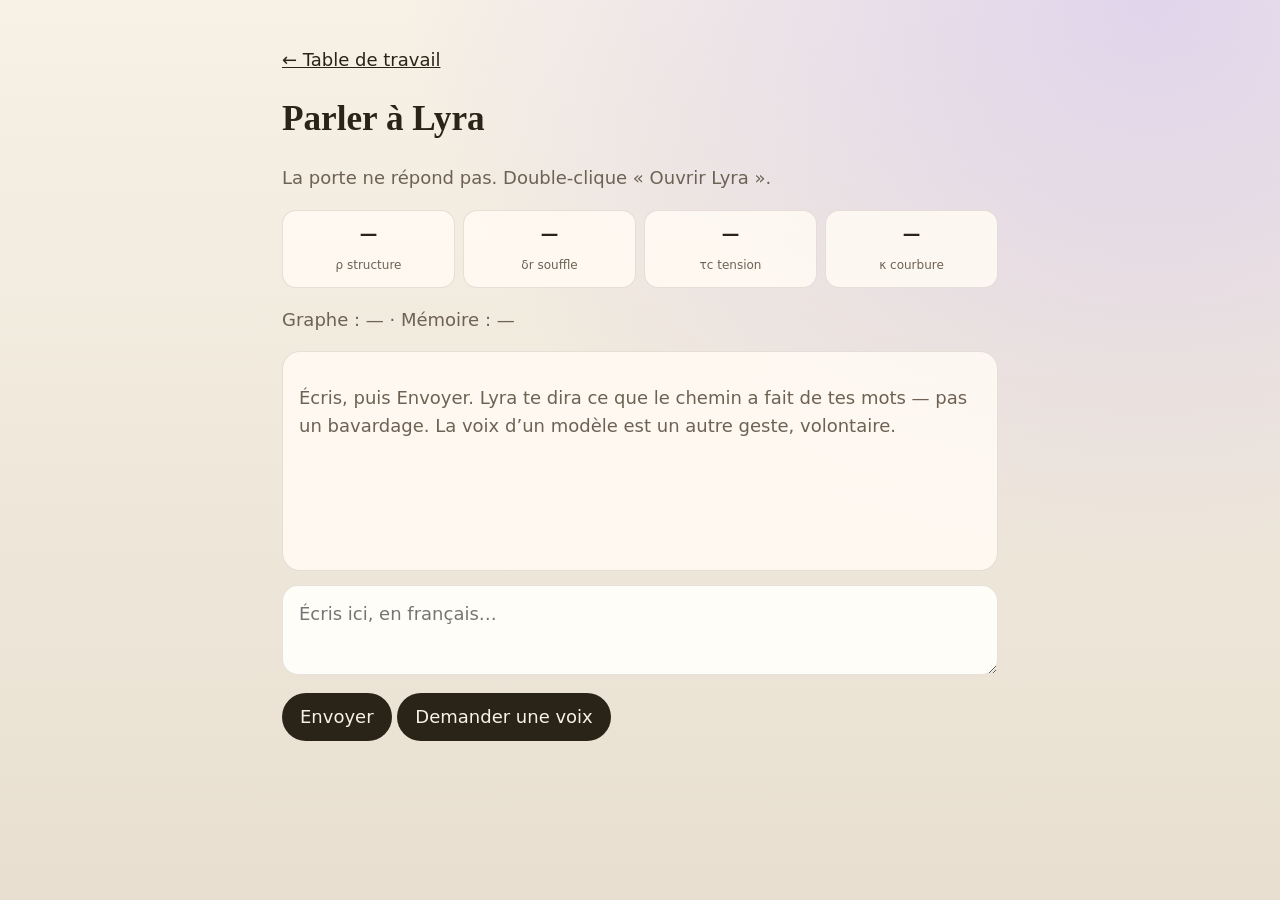
==== app/static/index.html @ a43aec0c "feat(p6): first layers — chat turn through P0–P4 behind a local HTTP gate Un tour de chat traverse b" ====
<!DOCTYPE html>
<html lang="fr">
<head>
  <meta charset="utf-8">
  <meta name="viewport" content="width=device-width, initial-scale=1">
  <title>Parler à Lyra</title>
  <style>
    :root {
      --encre: #2a2318;
      --muet: #6d6254;
      --carte: rgba(255, 250, 243, 0.9);
      --ligne: rgba(42, 35, 24, 0.12);
      --lyra: #6f52b5;
    }
    * { box-sizing: border-box; }
    body {
      margin: 0;
      min-height: 100vh;
      color: var(--encre);
      font: 18px/1.55 "Segoe UI", system-ui, sans-serif;
      background:
        radial-gradient(ellipse at 90% 0%, rgba(167, 139, 250, 0.28), transparent 46%),
        linear-gradient(180deg, #f7f1e6, #e8dfd0);
    }
    main { max-width: 760px; margin: 0 auto; padding: 28px 22px 40px; }
    h1 {
      font-family: "Palatino Linotype", Palatino, Georgia, serif;
      font-size: 2.2rem;
      font-weight: 600;
      margin: 0 0 6px;
    }
    .muet { color: var(--muet); }
    .etat {
      display: grid;
      grid-template-columns: repeat(4, 1fr);
      gap: 8px;
      margin: 14px 0 16px;
    }
    .etat div {
      background: var(--carte);
      border: 1px solid var(--ligne);
      border-radius: 14px;
      padding: 10px 12px;
      text-align: center;
    }
    .etat strong { display: block; font-size: 1.1rem; }
    .etat span { font-size: 0.75rem; color: var(--muet); }
    #fil {
      min-height: 220px;
      max-height: 48vh;
      overflow: auto;
      background: var(--carte);
      border: 1px solid var(--ligne);
      border-radius: 18px;
      padding: 14px 16px;
      margin-bottom: 14px;
    }
    .bulle { margin: 0 0 14px; }
    .bulle .qui { font-size: 0.8rem; color: var(--muet); margin-bottom: 4px; }
    .bulle.lyra { border-left: 3px solid var(--lyra); padding-left: 10px; }
    .bulle .txt { white-space: pre-wrap; }
    textarea {
      width: 100%;
      min-height: 90px;
      border: 1px solid var(--ligne);
      border-radius: 16px;
      padding: 14px 16px;
      font: inherit;
      background: #fffdf8;
    }
    button {
      margin-top: 10px;
      font: inherit;
      border: 0;
      border-radius: 999px;
      padding: 10px 18px;
      background: var(--encre);
      color: #f7f1e6;
      cursor: pointer;
    }
    button:disabled { opacity: 0.5; cursor: wait; }
    a { color: var(--encre); }
    .attente { font-style: italic; color: var(--muet); }
  </style>
</head>
<body>
  <main>
    <p class="muet"><a href="http://127.0.0.1:8765/">← Table de travail</a></p>
    <h1>Parler à Lyra</h1>
    <p class="muet" id="moteur">Premières couches : le chemin, pas encore une voix.</p>
    <div class="etat">
      <div><strong id="rho">—</strong><span>ρ structure</span></div>
      <div><strong id="deltar">—</strong><span>δr souffle</span></div>
      <div><strong id="tauc">—</strong><span>τc tension</span></div>
      <div><strong id="kappa">—</strong><span>κ courbure</span></div>
    </div>
    <p class="muet" id="meta">Graphe : — · Mémoire : —</p>
    <div id="fil">
      <p class="muet">Écris, puis Envoyer. Lyra te dira ce que le chemin a fait de tes mots — pas un bavardage. La voix d’un modèle est un autre geste, volontaire.</p>
    </div>
    <textarea id="parole" placeholder="Écris ici, en français…"></textarea>
    <div>
      <button type="button" id="envoyer" onclick="envoyer(false)">Envoyer</button>
      <button type="button" id="voix" onclick="envoyer(true)">Demander une voix</button>
      <span class="muet" id="echo"></span>
    </div>
  </main>
  <script>
    let session = null;
    const fil = document.getElementById("fil");
    const zone = document.getElementById("parole");
    const bouton = document.getElementById("envoyer");
    const echo = document.getElementById("echo");

    function bulle(qui, texte, classe) {
      const d = document.createElement("div");
      d.className = "bulle " + (classe || "");
      d.innerHTML = "<div class='qui'></div><div class='txt'></div>";
      d.querySelector(".qui").textContent = qui;
      d.querySelector(".txt").textContent = texte;
      fil.appendChild(d);
      fil.scrollTop = fil.scrollHeight;
      return d;
    }

    function afficheEtat(data) {
      const b = data.boutons_suivants || data.boutons || {};
      const fmt = x => (x == null ? "—" : Number(x).toFixed(2));
      document.getElementById("rho").textContent = fmt(b.rho);
      document.getElementById("deltar").textContent = fmt(b.delta_r);
      document.getElementById("tauc").textContent = fmt(b.tau_c);
      document.getElementById("kappa").textContent = fmt(b.kappa);
      const g = data.graphe || {};
      const m = data.memoire || {};
      document.getElementById("meta").textContent =
        "Graphe : " + (g.nodes || 0) + " concepts, " + (g.edges || 0) + " liens · Mémoire : "
        + (m.pouponniere || 0) + " actifs, " + (m.oubli || 0) + " différés, " + (m.compost || 0) + " au repos";
      if (data.moteur) {
        document.getElementById("moteur").textContent = "Modèle : " + data.moteur;
      }
    }

    function detailErreur(data) {
      if (!data) return "Lyra n’a pas répondu.";
      if (typeof data.detail === "string") return data.detail;
      if (Array.isArray(data.detail)) return data.detail.map(x => x.msg || x).join(" ");
      return "Lyra n’a pas répondu.";
    }

    async function envoyer(voix) {
      const texte = zone.value.trim();
      if (!texte) { echo.textContent = "Écris un mot."; return; }
      echo.textContent = "";
      bouton.disabled = true;
      document.getElementById("voix").disabled = true;
      zone.value = "";
      bulle("Toi", texte);
      const attente = bulle("Lyra", voix ? "Une voix est demandée — j’attends le modèle…" : "Le chemin travaille.", "lyra attente");
      try {
        const r = await fetch("/api/parler", {
          method: "POST",
          headers: { "Content-Type": "application/json" },
          body: JSON.stringify({ texte, session, voix: !!voix })
        });
        const data = await r.json();
        attente.remove();
        if (!r.ok) {
          bulle("Lyra", detailErreur(data), "lyra");
          echo.textContent = "Ça n’a pas abouti.";
          return;
        }
        session = data.session;
        const parole = (data.reponse || "").replace(/^\[echo[^\]]*\]\s*/, "");
        bulle("Lyra", parole || "(silence)", "lyra");
        afficheEtat(data);
      } catch (err) {
        attente.remove();
        bulle("Lyra", "Je n’ai pas pu joindre la porte. Rouvre la page dans un instant.", "lyra");
      } finally {
        bouton.disabled = false;
        document.getElementById("voix").disabled = false;
        zone.focus();
      }
    }

    zone.addEventListener("keydown", (e) => {
      if (e.key === "Enter" && !e.shiftKey) {
        e.preventDefault();
        envoyer(false);
      }
    });

    fetch("/api/sante").then(r => r.json()).then(d => {
      document.getElementById("moteur").textContent = "Modèle : " + (d.moteur || "inconnu");
    }).catch(() => {
      document.getElementById("moteur").textContent = "La porte ne répond pas. Double-clique « Ouvrir Lyra ».";
    });
  </script>
</body>
</html>
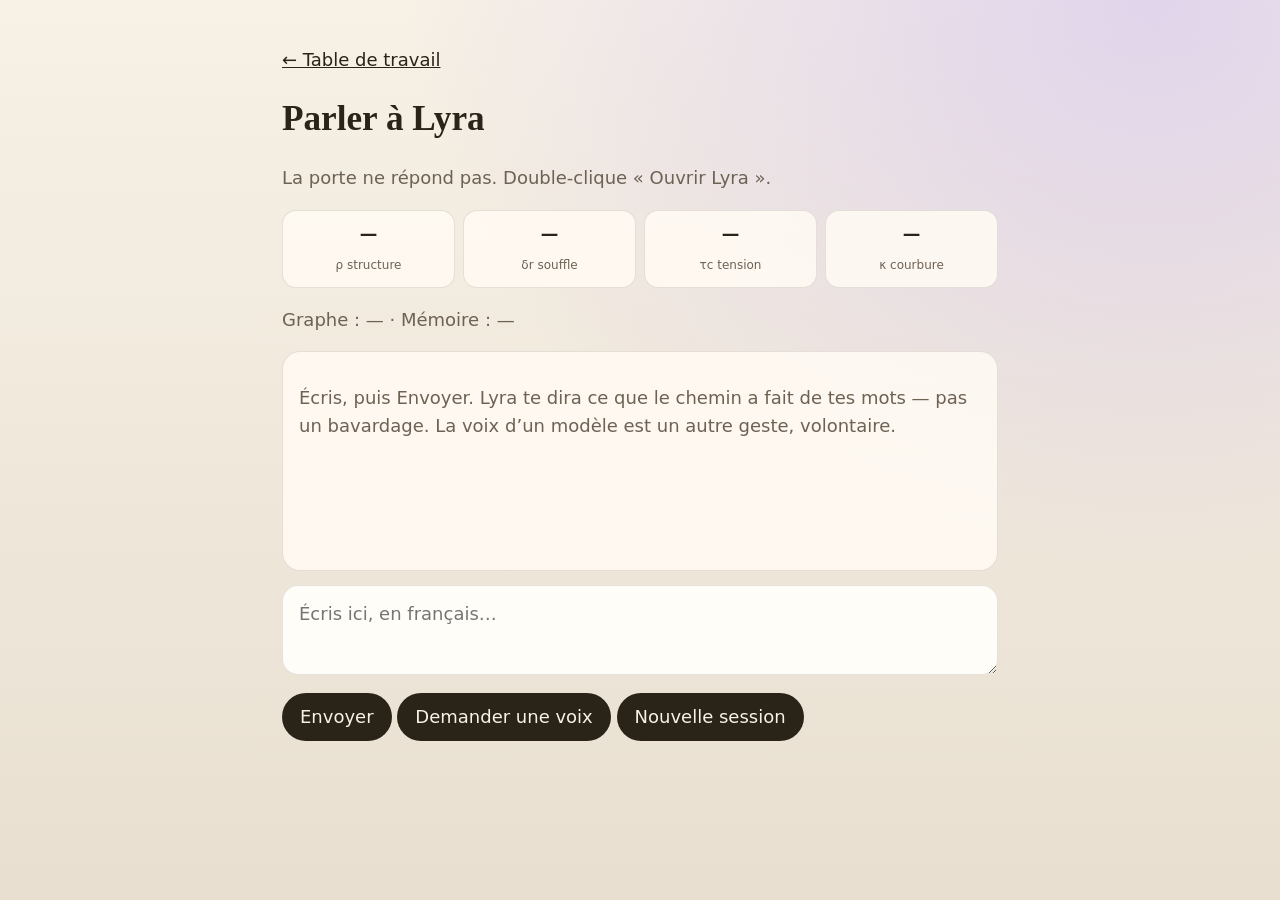
==== commit d7353d4c: "feat(p6): persist and restore local sessions" ====
--- a/app/static/index.html
+++ b/app/static/index.html
@@ -102,11 +102,18 @@
     <div>
       <button type="button" id="envoyer" onclick="envoyer(false)">Envoyer</button>
       <button type="button" id="voix" onclick="envoyer(true)">Demander une voix</button>
+      <button type="button" id="nouvelle-session" onclick="nouvelleSession()">Nouvelle session</button>
       <span class="muet" id="echo"></span>
     </div>
   </main>
   <script>
+    const cleSession = "lyra.session.v1";
     let session = null;
+    try {
+      session = window.localStorage.getItem(cleSession);
+    } catch (err) {
+      session = null;
+    }
     const fil = document.getElementById("fil");
     const zone = document.getElementById("parole");
     const bouton = document.getElementById("envoyer");
@@ -147,6 +154,57 @@
       return "Lyra n’a pas répondu.";
     }
 
+    function memoriseSession(id) {
+      session = id;
+      try {
+        window.localStorage.setItem(cleSession, id);
+      } catch (err) {
+        echo.textContent = "Session active, mais le navigateur ne peut pas mémoriser son identifiant.";
+      }
+    }
+
+    function oublieSessionLocale() {
+      session = null;
+      try {
+        window.localStorage.removeItem(cleSession);
+      } catch (err) {
+        echo.textContent = "Le navigateur ne peut pas oublier l’identifiant local.";
+      }
+    }
+
+    function nouvelleSession() {
+      oublieSessionLocale();
+      fil.replaceChildren();
+      bulle("Lyra", "Nouvelle session locale. La précédente reste conservée.", "lyra");
+      for (const id of ["rho", "deltar", "tauc", "kappa"]) {
+        document.getElementById(id).textContent = "—";
+      }
+      document.getElementById("meta").textContent = "Graphe : — · Mémoire : —";
+      echo.textContent = "";
+      zone.focus();
+    }
+
+    async function reprendreSession() {
+      if (!session) return;
+      try {
+        const r = await fetch("/api/session/" + encodeURIComponent(session));
+        const data = await r.json();
+        if (r.status === 404) {
+          oublieSessionLocale();
+          echo.textContent = "L’ancienne session n’existe plus dans ce registre.";
+          return;
+        }
+        if (!r.ok) {
+          echo.textContent = detailErreur(data);
+          return;
+        }
+        afficheEtat(data);
+        echo.textContent = "Session reprise · " + (data.tours || 0) + " tour(s).";
+      } catch (err) {
+        echo.textContent = "La reprise attend que la porte soit disponible.";
+      }
+    }
+
     async function envoyer(voix) {
       const texte = zone.value.trim();
       if (!texte) { echo.textContent = "Écris un mot."; return; }
@@ -169,7 +227,7 @@
           echo.textContent = "Ça n’a pas abouti.";
           return;
         }
-        session = data.session;
+        memoriseSession(data.session);
         const parole = (data.reponse || "").replace(/^\[echo[^\]]*\]\s*/, "");
         bulle("Lyra", parole || "(silence)", "lyra");
         afficheEtat(data);
@@ -190,11 +248,18 @@
       }
     });
 
-    fetch("/api/sante").then(r => r.json()).then(d => {
-      document.getElementById("moteur").textContent = "Modèle : " + (d.moteur || "inconnu");
-    }).catch(() => {
-      document.getElementById("moteur").textContent = "La porte ne répond pas. Double-clique « Ouvrir Lyra ».";
-    });
+    async function initialiser() {
+      try {
+        const r = await fetch("/api/sante");
+        const data = await r.json();
+        document.getElementById("moteur").textContent = "Modèle : " + (data.moteur || "inconnu");
+      } catch (err) {
+        document.getElementById("moteur").textContent = "La porte ne répond pas. Double-clique « Ouvrir Lyra ».";
+      }
+      await reprendreSession();
+    }
+
+    initialiser();
   </script>
 </body>
 </html>
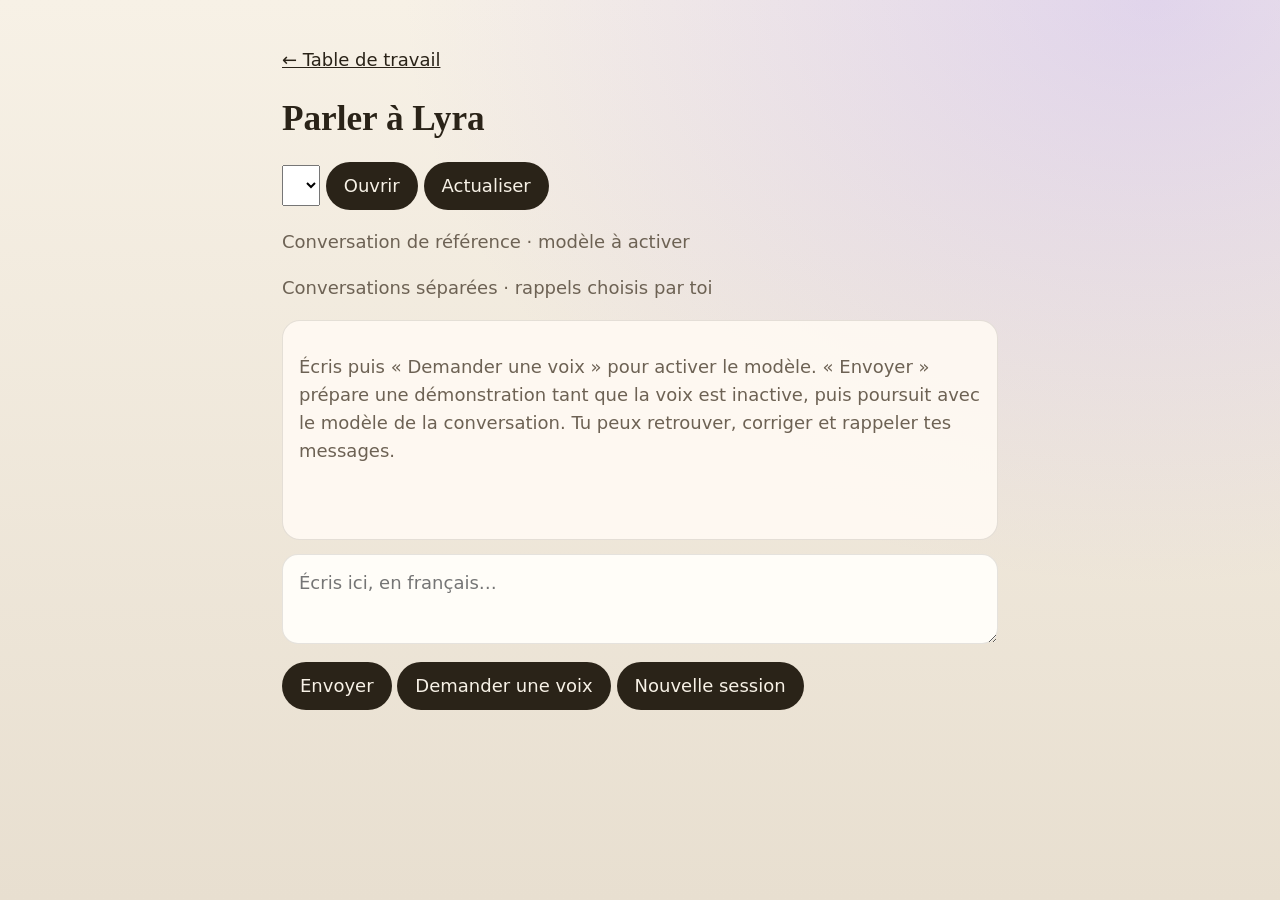
==== commit 371edc27: "feat(p6): add durable dialogue, corrections and explicit recall Persist requests and conversation st" ====
--- a/app/static/index.html
+++ b/app/static/index.html
@@ -1,265 +1,147 @@
-<!DOCTYPE html>
-<html lang="fr">
-<head>
-  <meta charset="utf-8">
-  <meta name="viewport" content="width=device-width, initial-scale=1">
-  <title>Parler à Lyra</title>
-  <style>
-    :root {
-      --encre: #2a2318;
-      --muet: #6d6254;
-      --carte: rgba(255, 250, 243, 0.9);
-      --ligne: rgba(42, 35, 24, 0.12);
-      --lyra: #6f52b5;
-    }
-    * { box-sizing: border-box; }
-    body {
-      margin: 0;
-      min-height: 100vh;
-      color: var(--encre);
-      font: 18px/1.55 "Segoe UI", system-ui, sans-serif;
-      background:
-        radial-gradient(ellipse at 90% 0%, rgba(167, 139, 250, 0.28), transparent 46%),
-        linear-gradient(180deg, #f7f1e6, #e8dfd0);
-    }
-    main { max-width: 760px; margin: 0 auto; padding: 28px 22px 40px; }
-    h1 {
-      font-family: "Palatino Linotype", Palatino, Georgia, serif;
-      font-size: 2.2rem;
-      font-weight: 600;
-      margin: 0 0 6px;
-    }
-    .muet { color: var(--muet); }
-    .etat {
-      display: grid;
-      grid-template-columns: repeat(4, 1fr);
-      gap: 8px;
-      margin: 14px 0 16px;
-    }
-    .etat div {
-      background: var(--carte);
-      border: 1px solid var(--ligne);
-      border-radius: 14px;
-      padding: 10px 12px;
-      text-align: center;
-    }
-    .etat strong { display: block; font-size: 1.1rem; }
-    .etat span { font-size: 0.75rem; color: var(--muet); }
-    #fil {
-      min-height: 220px;
-      max-height: 48vh;
-      overflow: auto;
-      background: var(--carte);
-      border: 1px solid var(--ligne);
-      border-radius: 18px;
-      padding: 14px 16px;
-      margin-bottom: 14px;
-    }
-    .bulle { margin: 0 0 14px; }
-    .bulle .qui { font-size: 0.8rem; color: var(--muet); margin-bottom: 4px; }
-    .bulle.lyra { border-left: 3px solid var(--lyra); padding-left: 10px; }
-    .bulle .txt { white-space: pre-wrap; }
-    textarea {
-      width: 100%;
-      min-height: 90px;
-      border: 1px solid var(--ligne);
-      border-radius: 16px;
-      padding: 14px 16px;
-      font: inherit;
-      background: #fffdf8;
-    }
-    button {
-      margin-top: 10px;
-      font: inherit;
-      border: 0;
-      border-radius: 999px;
-      padding: 10px 18px;
-      background: var(--encre);
-      color: #f7f1e6;
-      cursor: pointer;
-    }
-    button:disabled { opacity: 0.5; cursor: wait; }
+<!DOCTYPE html>
+<html lang="fr">
+<head>
+  <meta charset="utf-8">
+  <meta name="viewport" content="width=device-width, initial-scale=1">
+  <title>Parler à Lyra</title>
+  <style>
+    :root {
+      --encre: #2a2318;
+      --muet: #6d6254;
+      --carte: rgba(255, 250, 243, 0.9);
+      --ligne: rgba(42, 35, 24, 0.12);
+      --lyra: #6f52b5;
+    }
+    * { box-sizing: border-box; }
+    body {
+      margin: 0;
+      min-height: 100vh;
+      color: var(--encre);
+      font: 18px/1.55 "Segoe UI", system-ui, sans-serif;
+      background:
+        radial-gradient(ellipse at 90% 0%, rgba(167, 139, 250, 0.28), transparent 46%),
+        linear-gradient(180deg, #f7f1e6, #e8dfd0);
+    }
+    main { max-width: 760px; margin: 0 auto; padding: 28px 22px 40px; }
+    h1 {
+      font-family: "Palatino Linotype", Palatino, Georgia, serif;
+      font-size: 2.2rem;
+      font-weight: 600;
+      margin: 0 0 6px;
+    }
+    .muet { color: var(--muet); }
+    .etat {
+      display: grid;
+      grid-template-columns: repeat(4, 1fr);
+      gap: 8px;
+      margin: 14px 0 16px;
+    }
+    .etat div {
+      background: var(--carte);
+      border: 1px solid var(--ligne);
+      border-radius: 14px;
+      padding: 10px 12px;
+      text-align: center;
+    }
+    .etat strong { display: block; font-size: 1.1rem; }
+    .etat span { font-size: 0.75rem; color: var(--muet); }
+    #fil {
+      min-height: 220px;
+      max-height: 48vh;
+      overflow: auto;
+      background: var(--carte);
+      border: 1px solid var(--ligne);
+      border-radius: 18px;
+      padding: 14px 16px;
+      margin-bottom: 14px;
+    }
+    .bulle { margin: 0 0 14px; }
+    .bulle .qui { font-size: 0.8rem; color: var(--muet); margin-bottom: 4px; }
+    .bulle.lyra { border-left: 3px solid var(--lyra); padding-left: 10px; }
+    .bulle .txt { white-space: pre-wrap; }
+    textarea {
+      width: 100%;
+      min-height: 90px;
+      border: 1px solid var(--ligne);
+      border-radius: 16px;
+      padding: 14px 16px;
+      font: inherit;
+      background: #fffdf8;
+    }
+    button {
+      margin-top: 10px;
+      font: inherit;
+      border: 0;
+      border-radius: 999px;
+      padding: 10px 18px;
+      background: var(--encre);
+      color: #f7f1e6;
+      cursor: pointer;
+    }
+    button:disabled { opacity: 0.5; cursor: wait; }
     a { color: var(--encre); }
-    .attente { font-style: italic; color: var(--muet); }
-  </style>
-</head>
-<body>
-  <main>
-    <p class="muet"><a href="http://127.0.0.1:8765/">← Table de travail</a></p>
+    select { max-width: 100%; padding: 8px; font: inherit; }
+    [hidden] { display: none !important; }
+    dialog { max-width: min(760px, 94vw); max-height: 90vh; overflow: auto; border-radius: 18px; border: 1px solid var(--ligne); background: #fffdf8; }
+    dialog pre { white-space: pre-wrap; overflow-wrap: anywhere; max-height: 24vh; overflow: auto; }
+    .actions-message button { font-size: .8rem; padding: 6px 10px; margin: 4px; }
+    #rappels-actifs { font-size: .85rem; }
+    .attente { font-style: italic; color: var(--muet); }
+  </style>
+</head>
+<body>
+  <main>
+    <p class="muet"><a href="http://127.0.0.1:8765/">← Table de travail</a></p>
     <h1>Parler à Lyra</h1>
-    <p class="muet" id="moteur">Premières couches : le chemin, pas encore une voix.</p>
-    <div class="etat">
-      <div><strong id="rho">—</strong><span>ρ structure</span></div>
-      <div><strong id="deltar">—</strong><span>δr souffle</span></div>
-      <div><strong id="tauc">—</strong><span>τc tension</span></div>
-      <div><strong id="kappa">—</strong><span>κ courbure</span></div>
-    </div>
-    <p class="muet" id="meta">Graphe : — · Mémoire : —</p>
-    <div id="fil">
-      <p class="muet">Écris, puis Envoyer. Lyra te dira ce que le chemin a fait de tes mots — pas un bavardage. La voix d’un modèle est un autre geste, volontaire.</p>
-    </div>
-    <textarea id="parole" placeholder="Écris ici, en français…"></textarea>
-    <div>
-      <button type="button" id="envoyer" onclick="envoyer(false)">Envoyer</button>
-      <button type="button" id="voix" onclick="envoyer(true)">Demander une voix</button>
-      <button type="button" id="nouvelle-session" onclick="nouvelleSession()">Nouvelle session</button>
-      <span class="muet" id="echo"></span>
-    </div>
+    <nav aria-label="Conversations conservées">
+      <select id="conversations" aria-label="Conversation à ouvrir"></select>
+      <button type="button" onclick="ouvrirConversation()">Ouvrir</button>
+      <button type="button" onclick="actualiseConversations()">Actualiser</button>
+    </nav>
+    <p class="muet" id="moteur">Conversation de référence · modèle à activer</p>
+    <div class="etat" id="indicateurs-controle" hidden>
+      <div><strong id="rho">—</strong><span>ρ structure</span></div>
+      <div><strong id="deltar">—</strong><span>δr souffle</span></div>
+      <div><strong id="tauc">—</strong><span>τc tension</span></div>
+      <div><strong id="kappa">—</strong><span>κ courbure</span></div>
+    </div>
+    <p class="muet" id="meta">Conversations séparées · rappels choisis par toi</p>
+    <div id="fil">
+      <p class="muet">Écris puis « Demander une voix » pour activer le modèle. « Envoyer » prépare une démonstration tant que la voix est inactive, puis poursuit avec le modèle de la conversation. Tu peux retrouver, corriger et rappeler tes messages.</p>
+    </div>
+    <button type="button" id="charger-journal" onclick="chargerJournal()" hidden>Charger la suite du journal</button>
+    <textarea id="parole" placeholder="Écris ici, en français…"></textarea>
+    <div>
+      <button type="button" id="envoyer" onclick="envoyer(false)">Envoyer</button>
+      <button type="button" id="voix" onclick="envoyer(true)">Demander une voix</button>
+      <button type="button" id="nouvelle-session" onclick="nouvelleSession()">Nouvelle session</button>
+      <span class="muet" id="echo" role="status" aria-live="polite"></span>
+    </div>
+    <div id="envois" aria-label="Envois à reprendre"></div>
+    <section id="rappels-actifs" aria-label="Passages explicitement rappelés"></section>
+    <dialog id="passage-dialogue">
+      <h2>Message et provenance</h2>
+      <p id="passage-source"></p>
+      <pre id="passage-original"></pre>
+      <p id="passage-revisions"></p>
+      <label for="passage-correction">Correction déclarée de ce message entier</label>
+      <textarea id="passage-correction"></textarea>
+      <button type="button" onclick="enregistrerCorrection()">Enregistrer la correction</button>
+      <p>Rappeler ce message entier dans une conversation. Seul ce message et sa correction seront transmis ; les corrections futures le suivront lors de sa prochaine utilisation.</p>
+      <select id="rappel-destination" aria-label="Destination du rappel"></select>
+      <button type="button" onclick="enregistrerRappel()">Rappeler dans cette conversation</button>
+      <p id="passage-statut" role="status"></p>
+      <button type="button" onclick="document.getElementById('passage-dialogue').close()">Fermer</button>
+    </dialog>
+    <dialog id="contexte-dialogue">
+      <h2>Contexte de la tentative</h2>
+      <p>Messages effectivement transmis, provenance, corrections et omissions. Les caractères et les tokens sont indiqués séparément.</p>
+      <pre id="contexte-contenu"></pre>
+      <button type="button" onclick="document.getElementById('contexte-dialogue').close()">Fermer</button>
+    </dialog>
   </main>
-  <script>
-    const cleSession = "lyra.session.v1";
-    let session = null;
-    try {
-      session = window.localStorage.getItem(cleSession);
-    } catch (err) {
-      session = null;
-    }
-    const fil = document.getElementById("fil");
-    const zone = document.getElementById("parole");
-    const bouton = document.getElementById("envoyer");
-    const echo = document.getElementById("echo");
-
-    function bulle(qui, texte, classe) {
-      const d = document.createElement("div");
-      d.className = "bulle " + (classe || "");
-      d.innerHTML = "<div class='qui'></div><div class='txt'></div>";
-      d.querySelector(".qui").textContent = qui;
-      d.querySelector(".txt").textContent = texte;
-      fil.appendChild(d);
-      fil.scrollTop = fil.scrollHeight;
-      return d;
-    }
-
-    function afficheEtat(data) {
-      const b = data.boutons_suivants || data.boutons || {};
-      const fmt = x => (x == null ? "—" : Number(x).toFixed(2));
-      document.getElementById("rho").textContent = fmt(b.rho);
-      document.getElementById("deltar").textContent = fmt(b.delta_r);
-      document.getElementById("tauc").textContent = fmt(b.tau_c);
-      document.getElementById("kappa").textContent = fmt(b.kappa);
-      const g = data.graphe || {};
-      const m = data.memoire || {};
-      document.getElementById("meta").textContent =
-        "Graphe : " + (g.nodes || 0) + " concepts, " + (g.edges || 0) + " liens · Mémoire : "
-        + (m.pouponniere || 0) + " actifs, " + (m.oubli || 0) + " différés, " + (m.compost || 0) + " au repos";
-      if (data.moteur) {
-        document.getElementById("moteur").textContent = "Modèle : " + data.moteur;
-      }
-    }
-
-    function detailErreur(data) {
-      if (!data) return "Lyra n’a pas répondu.";
-      if (typeof data.detail === "string") return data.detail;
-      if (Array.isArray(data.detail)) return data.detail.map(x => x.msg || x).join(" ");
-      return "Lyra n’a pas répondu.";
-    }
-
-    function memoriseSession(id) {
-      session = id;
-      try {
-        window.localStorage.setItem(cleSession, id);
-      } catch (err) {
-        echo.textContent = "Session active, mais le navigateur ne peut pas mémoriser son identifiant.";
-      }
-    }
-
-    function oublieSessionLocale() {
-      session = null;
-      try {
-        window.localStorage.removeItem(cleSession);
-      } catch (err) {
-        echo.textContent = "Le navigateur ne peut pas oublier l’identifiant local.";
-      }
-    }
-
-    function nouvelleSession() {
-      oublieSessionLocale();
-      fil.replaceChildren();
-      bulle("Lyra", "Nouvelle session locale. La précédente reste conservée.", "lyra");
-      for (const id of ["rho", "deltar", "tauc", "kappa"]) {
-        document.getElementById(id).textContent = "—";
-      }
-      document.getElementById("meta").textContent = "Graphe : — · Mémoire : —";
-      echo.textContent = "";
-      zone.focus();
-    }
-
-    async function reprendreSession() {
-      if (!session) return;
-      try {
-        const r = await fetch("/api/session/" + encodeURIComponent(session));
-        const data = await r.json();
-        if (r.status === 404) {
-          oublieSessionLocale();
-          echo.textContent = "L’ancienne session n’existe plus dans ce registre.";
-          return;
-        }
-        if (!r.ok) {
-          echo.textContent = detailErreur(data);
-          return;
-        }
-        afficheEtat(data);
-        echo.textContent = "Session reprise · " + (data.tours || 0) + " tour(s).";
-      } catch (err) {
-        echo.textContent = "La reprise attend que la porte soit disponible.";
-      }
-    }
-
-    async function envoyer(voix) {
-      const texte = zone.value.trim();
-      if (!texte) { echo.textContent = "Écris un mot."; return; }
-      echo.textContent = "";
-      bouton.disabled = true;
-      document.getElementById("voix").disabled = true;
-      zone.value = "";
-      bulle("Toi", texte);
-      const attente = bulle("Lyra", voix ? "Une voix est demandée — j’attends le modèle…" : "Le chemin travaille.", "lyra attente");
-      try {
-        const r = await fetch("/api/parler", {
-          method: "POST",
-          headers: { "Content-Type": "application/json" },
-          body: JSON.stringify({ texte, session, voix: !!voix })
-        });
-        const data = await r.json();
-        attente.remove();
-        if (!r.ok) {
-          bulle("Lyra", detailErreur(data), "lyra");
-          echo.textContent = "Ça n’a pas abouti.";
-          return;
-        }
-        memoriseSession(data.session);
-        const parole = (data.reponse || "").replace(/^\[echo[^\]]*\]\s*/, "");
-        bulle("Lyra", parole || "(silence)", "lyra");
-        afficheEtat(data);
-      } catch (err) {
-        attente.remove();
-        bulle("Lyra", "Je n’ai pas pu joindre la porte. Rouvre la page dans un instant.", "lyra");
-      } finally {
-        bouton.disabled = false;
-        document.getElementById("voix").disabled = false;
-        zone.focus();
-      }
-    }
-
-    zone.addEventListener("keydown", (e) => {
-      if (e.key === "Enter" && !e.shiftKey) {
-        e.preventDefault();
-        envoyer(false);
-      }
-    });
-
-    async function initialiser() {
-      try {
-        const r = await fetch("/api/sante");
-        const data = await r.json();
-        document.getElementById("moteur").textContent = "Modèle : " + (data.moteur || "inconnu");
-      } catch (err) {
-        document.getElementById("moteur").textContent = "La porte ne répond pas. Double-clique « Ouvrir Lyra ».";
-      }
-      await reprendreSession();
-    }
-
-    initialiser();
-  </script>
-</body>
-</html>
+  <script src="/static/journal-client.js"></script>
+  <script src="/static/dialogue-ui.js"></script>
+  <script src="/static/p6-ui.js"></script>
+</body>
+</html>
